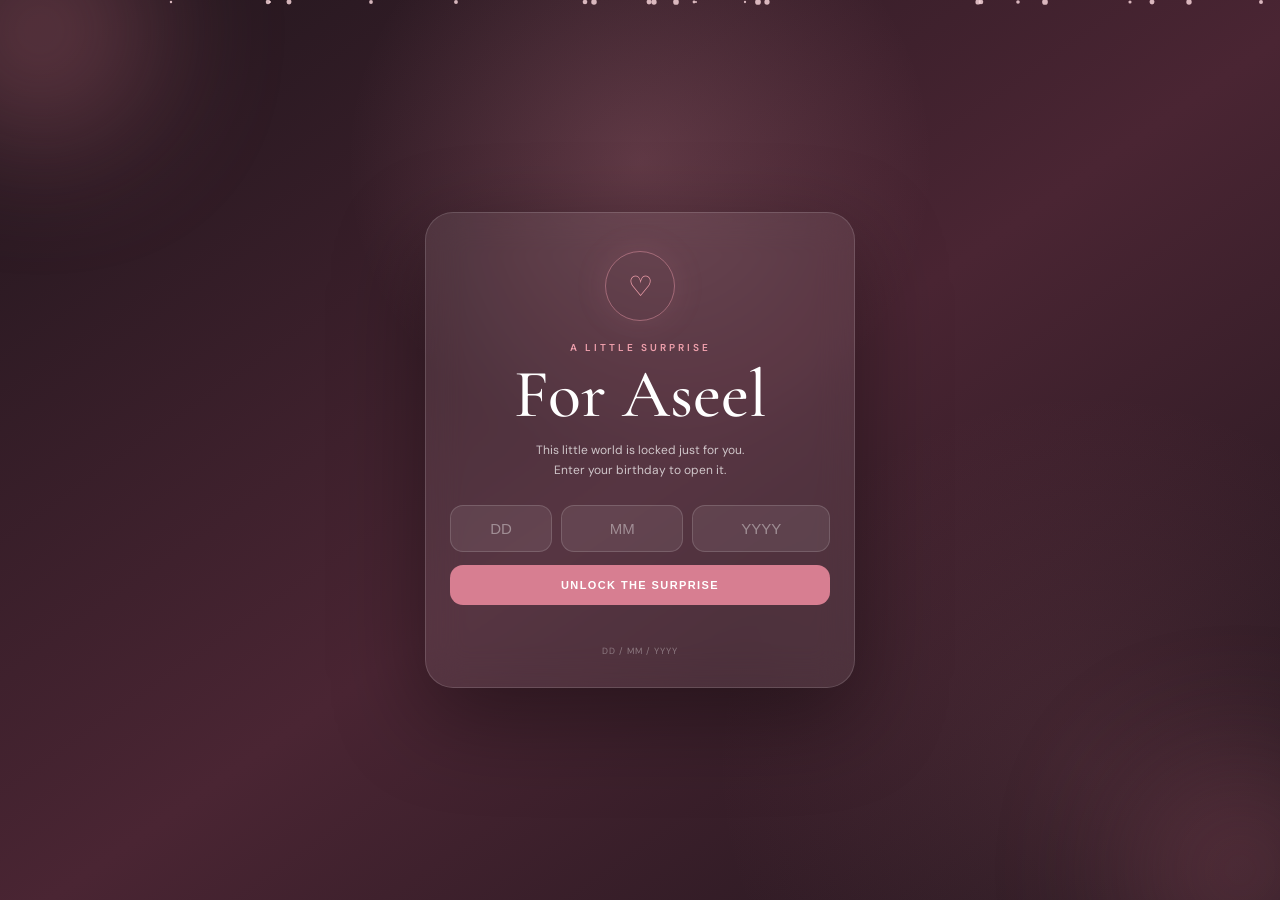
==== home.html @ 0dd3382a "Rename index.html to home.html" ====
<!DOCTYPE html>
<html lang="en">
<head>
  <meta charset="UTF-8">
  <meta name="viewport" content="width=device-width, initial-scale=1.0, viewport-fit=cover">
  <meta name="theme-color" content="#241820">
  <title>A Little Surprise for Aseel</title>

  <link rel="preconnect" href="https://fonts.googleapis.com">
  <link rel="preconnect" href="https://fonts.gstatic.com" crossorigin>
  <link href="https://fonts.googleapis.com/css2?family=Cormorant+Garamond:wght@400;500;600;700&family=DM+Sans:wght@400;500;600&family=Great+Vibes&display=swap" rel="stylesheet">

  <style>
    * {
      box-sizing: border-box;
      margin: 0;
      padding: 0;
    }

    html, body {
      width: 100%;
      min-height: 100%;
    }

    body {
      min-height: 100svh;
      overflow: hidden;
      display: grid;
      place-items: center;
      padding: 22px;
      color: #fff;
      font-family: "DM Sans", sans-serif;
      background:
        radial-gradient(circle at 50% 18%, rgba(244, 160, 175, .20), transparent 30%),
        radial-gradient(circle at 85% 85%, rgba(205, 117, 135, .12), transparent 28%),
        linear-gradient(145deg, #21161d 0%, #4a2533 52%, #21161d 100%);
    }

    body::before,
    body::after {
      content: "";
      position: fixed;
      width: 220px;
      height: 220px;
      border-radius: 50%;
      filter: blur(70px);
      pointer-events: none;
      opacity: .35;
    }

    body::before {
      top: -80px;
      left: -70px;
      background: #d8788b;
    }

    body::after {
      right: -70px;
      bottom: -80px;
      background: #9e5265;
    }

    .sparkles {
      position: fixed;
      inset: 0;
      pointer-events: none;
      overflow: hidden;
    }

    .sparkle {
      position: absolute;
      width: 4px;
      height: 4px;
      border-radius: 50%;
      background: rgba(255, 220, 225, .8);
      animation: float 7s linear infinite;
    }

    @keyframes float {
      from {
        transform: translateY(105vh) scale(.5);
        opacity: 0;
      }
      15% { opacity: .8; }
      85% { opacity: .8; }
      to {
        transform: translateY(-10vh) scale(1.15);
        opacity: 0;
      }
    }

    .lock-card {
      position: relative;
      z-index: 2;
      width: min(100%, 430px);
      padding: 38px 24px 30px;
      text-align: center;
      border: 1px solid rgba(255,255,255,.14);
      border-radius: 28px;
      background: rgba(255,255,255,.075);
      box-shadow: 0 30px 90px rgba(0,0,0,.38);
      backdrop-filter: blur(18px);
      -webkit-backdrop-filter: blur(18px);
      animation: cardIn .8s ease both;
    }

    @keyframes cardIn {
      from {
        opacity: 0;
        transform: translateY(20px) scale(.98);
      }
      to {
        opacity: 1;
        transform: none;
      }
    }

    .symbol {
      width: 70px;
      height: 70px;
      margin: 0 auto 20px;
      display: grid;
      place-items: center;
      border-radius: 50%;
      border: 1px solid rgba(244, 160, 175, .45);
      color: #f3a1ad;
      font-size: 28px;
      box-shadow: 0 0 35px rgba(243, 161, 173, .10);
    }

    .mini {
      color: #f0a0ad;
      font-size: 10px;
      font-weight: 600;
      letter-spacing: 3px;
      text-transform: uppercase;
      margin-bottom: 9px;
    }

    h1 {
      font-family: "Cormorant Garamond", serif;
      font-size: clamp(48px, 14vw, 68px);
      line-height: .95;
      font-weight: 500;
      margin-bottom: 12px;
    }

    .subtitle {
      max-width: 320px;
      margin: 0 auto 24px;
      color: rgba(255,255,255,.72);
      font-size: 12px;
      line-height: 1.7;
    }

    .date-inputs {
      display: grid;
      grid-template-columns: 1fr 1.2fr 1.35fr;
      gap: 9px;
      margin-bottom: 13px;
    }

    .date-inputs input {
      width: 100%;
      min-width: 0;
      border: 1px solid rgba(255,255,255,.15);
      outline: none;
      border-radius: 13px;
      padding: 14px 7px;
      text-align: center;
      color: #fff;
      background: rgba(255,255,255,.08);
      font-size: 15px;
      transition: .2s ease;
    }

    .date-inputs input::placeholder {
      color: rgba(255,255,255,.40);
    }

    .date-inputs input:focus {
      border-color: #ed9aa8;
      box-shadow: 0 0 0 3px rgba(237,154,168,.10);
      background: rgba(255,255,255,.11);
    }

    .unlock {
      width: 100%;
      border: 0;
      border-radius: 13px;
      padding: 14px 18px;
      background: #d77e91;
      color: #fff;
      cursor: pointer;
      font-size: 11px;
      font-weight: 600;
      letter-spacing: 1.4px;
      text-transform: uppercase;
      transition: .2s ease;
    }

    .unlock:hover {
      background: #e594a4;
      transform: translateY(-1px);
    }

    .error {
      min-height: 18px;
      margin-top: 10px;
      color: #ffb3bd;
      font-size: 11px;
      opacity: 0;
      transition: .2s ease;
    }

    .error.show {
      opacity: 1;
    }

    .shake {
      animation: shake .4s ease;
    }

    @keyframes shake {
      0%, 100% { transform: translateX(0); }
      20% { transform: translateX(-7px); }
      40% { transform: translateX(7px); }
      60% { transform: translateX(-5px); }
      80% { transform: translateX(5px); }
    }

    .hint {
      margin-top: 12px;
      color: rgba(255,255,255,.35);
      font-size: 9px;
      letter-spacing: 1px;
    }

    @media (max-width: 390px) {
      .lock-card {
        padding: 32px 17px 25px;
      }

      .date-inputs {
        gap: 7px;
      }
    }
  </style>
</head>

<body>
  <div class="sparkles" aria-hidden="true"></div>

  <main class="lock-card" id="lockCard">
    <div class="symbol">♡</div>

    <p class="mini">A little surprise</p>
    <h1>For Aseel</h1>

    <p class="subtitle">
      This little world is locked just for you.<br>
      Enter your birthday to open it.
    </p>

    <div class="date-inputs">
      <input id="day" type="tel" inputmode="numeric" maxlength="2" placeholder="DD" aria-label="Day">
      <input id="month" type="tel" inputmode="numeric" maxlength="2" placeholder="MM" aria-label="Month">
      <input id="year" type="tel" inputmode="numeric" maxlength="4" placeholder="YYYY" aria-label="Year">
    </div>

    <button class="unlock" id="unlockBtn" type="button">
      Unlock the surprise
    </button>

    <p class="error" id="error">Not quite... try again ♡</p>
    <p class="hint">DD / MM / YYYY</p>
  </main>

  <script>
    const correct = {
      day: "03",
      month: "09",
      year: "2010"
    };

    const lockCard = document.getElementById("lockCard");
    const day = document.getElementById("day");
    const month = document.getElementById("month");
    const year = document.getElementById("year");
    const unlockBtn = document.getElementById("unlockBtn");
    const error = document.getElementById("error");

    function unlock() {
      const enteredDay = day.value.padStart(2, "0");
      const enteredMonth = month.value.padStart(2, "0");
      const enteredYear = year.value;

      if (
        enteredDay === correct.day &&
        enteredMonth === correct.month &&
        enteredYear === correct.year
      ) {
        // The main site must be named home.html.
        window.location.href = "home.html";
        return;
      }

      error.classList.add("show");
      lockCard.classList.remove("shake");
      void lockCard.offsetWidth;
      lockCard.classList.add("shake");
    }

    unlockBtn.addEventListener("click", unlock);

    [day, month, year].forEach((input, index, all) => {
      input.addEventListener("input", () => {
        input.value = input.value.replace(/\D/g, "");
        error.classList.remove("show");

        if (input.value.length >= input.maxLength && all[index + 1]) {
          all[index + 1].focus();
        }
      });

      input.addEventListener("keydown", event => {
        if (event.key === "Enter") {
          unlock();
        }
      });
    });

    const sparkles = document.querySelector(".sparkles");

    for (let i = 0; i < 24; i++) {
      const sparkle = document.createElement("span");
      sparkle.className = "sparkle";
      sparkle.style.left = Math.random() * 100 + "%";
      sparkle.style.animationDelay = Math.random() * 7 + "s";
      sparkle.style.animationDuration = 5 + Math.random() * 5 + "s";
      sparkle.style.transform = "scale(" + (.5 + Math.random()) + ")";
      sparkles.appendChild(sparkle);
    }
  </script>
</body>
</html>
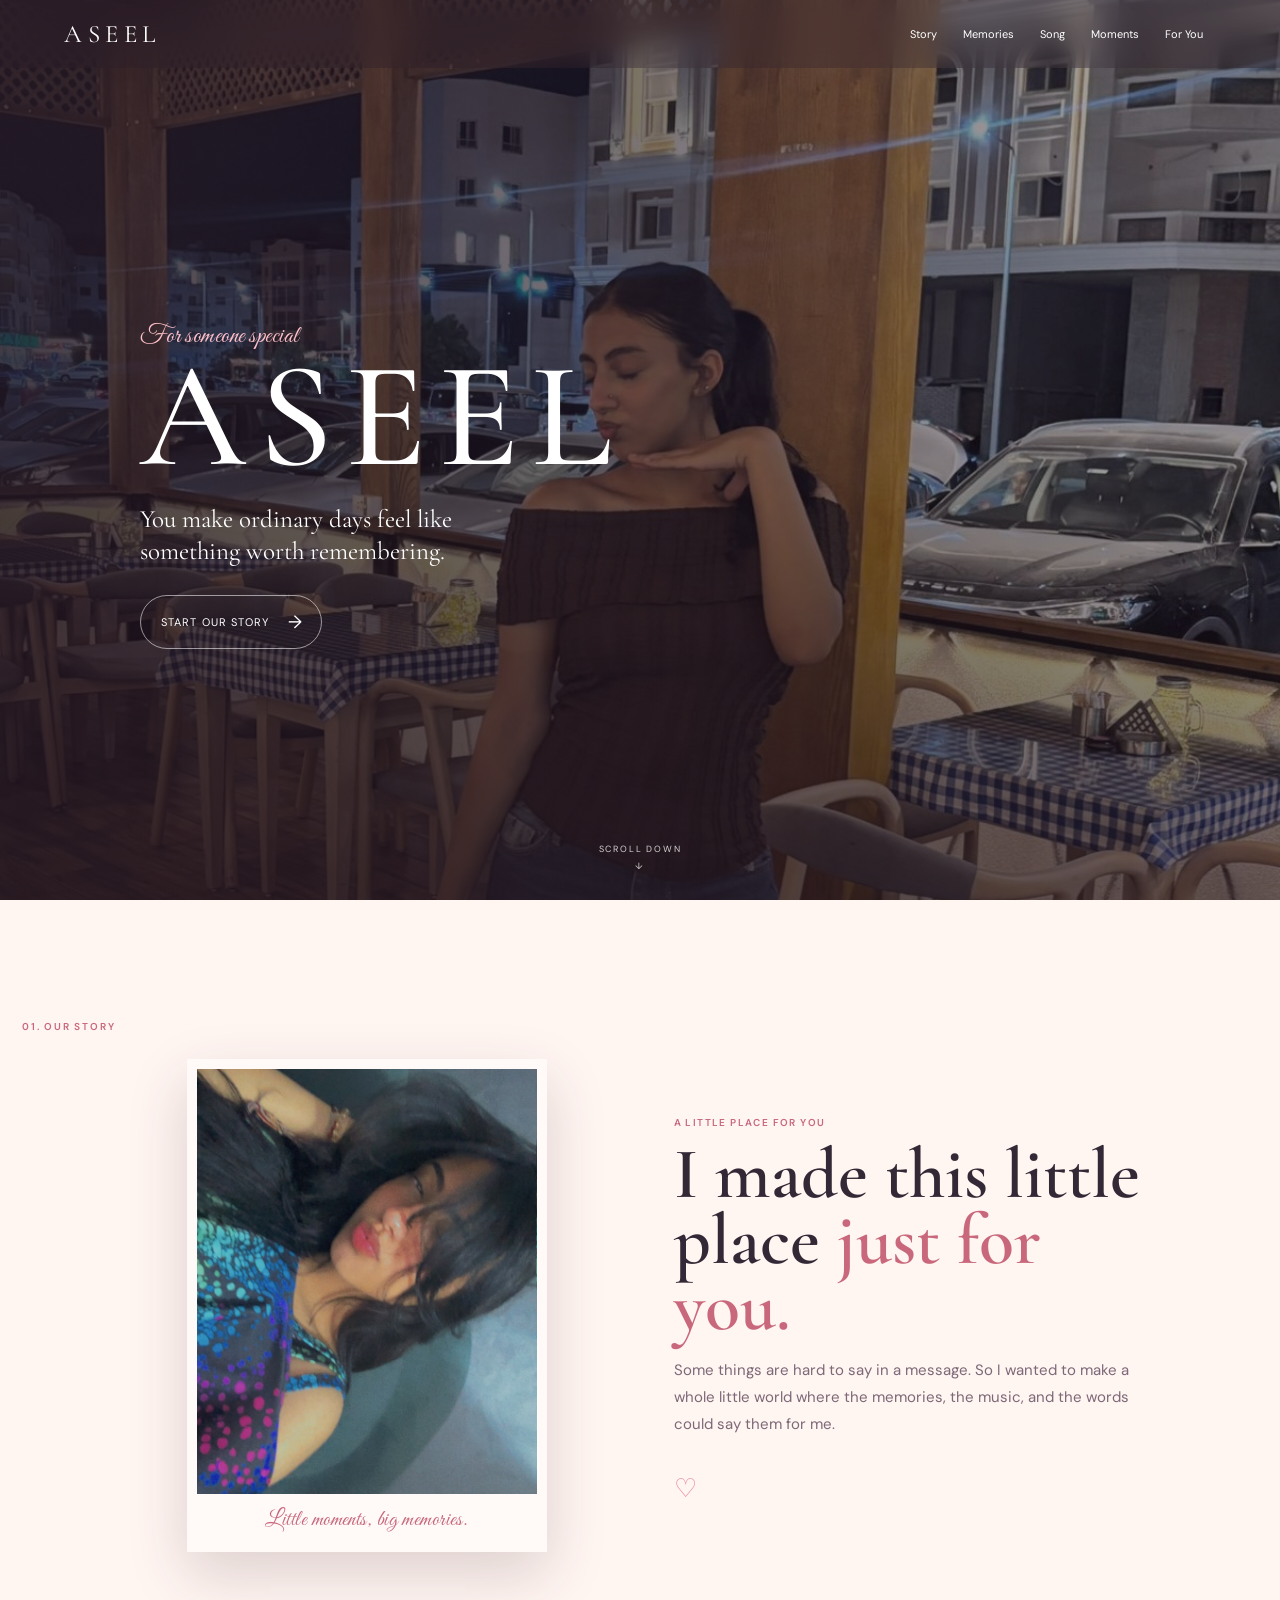
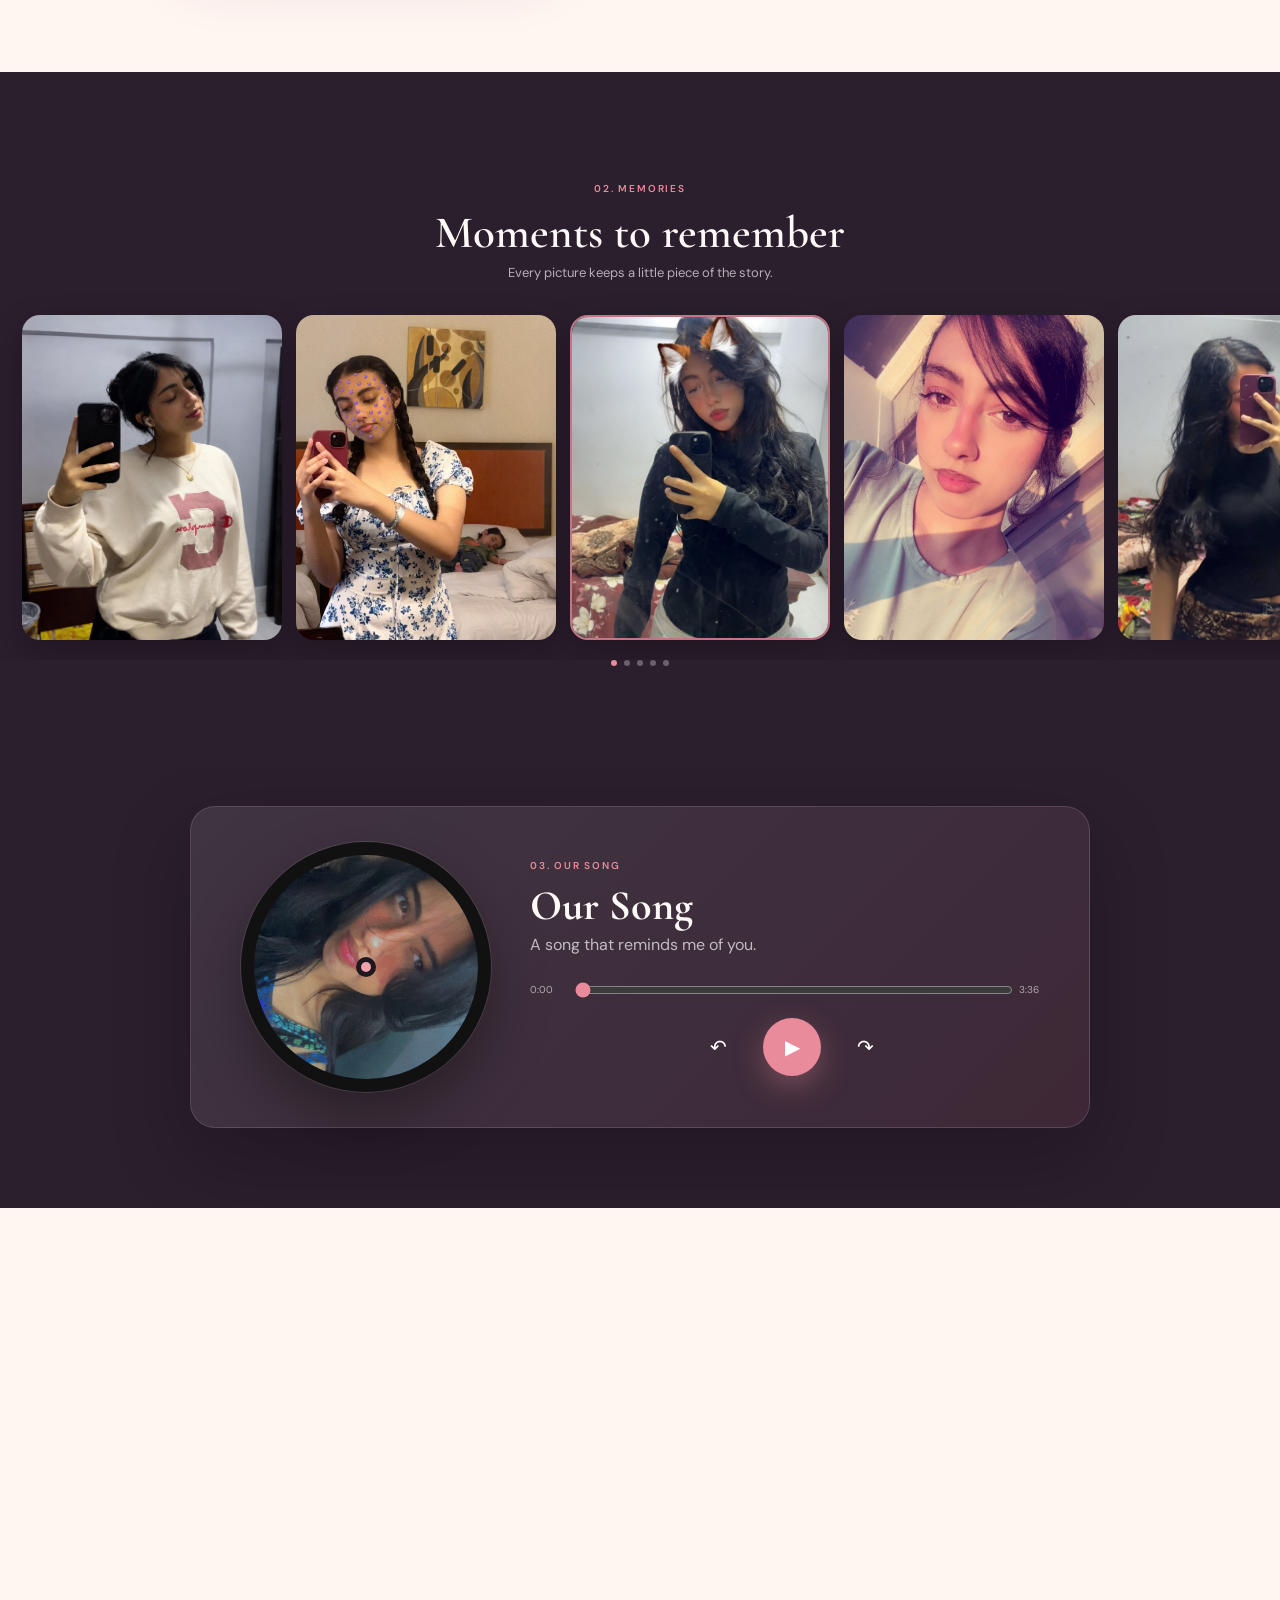
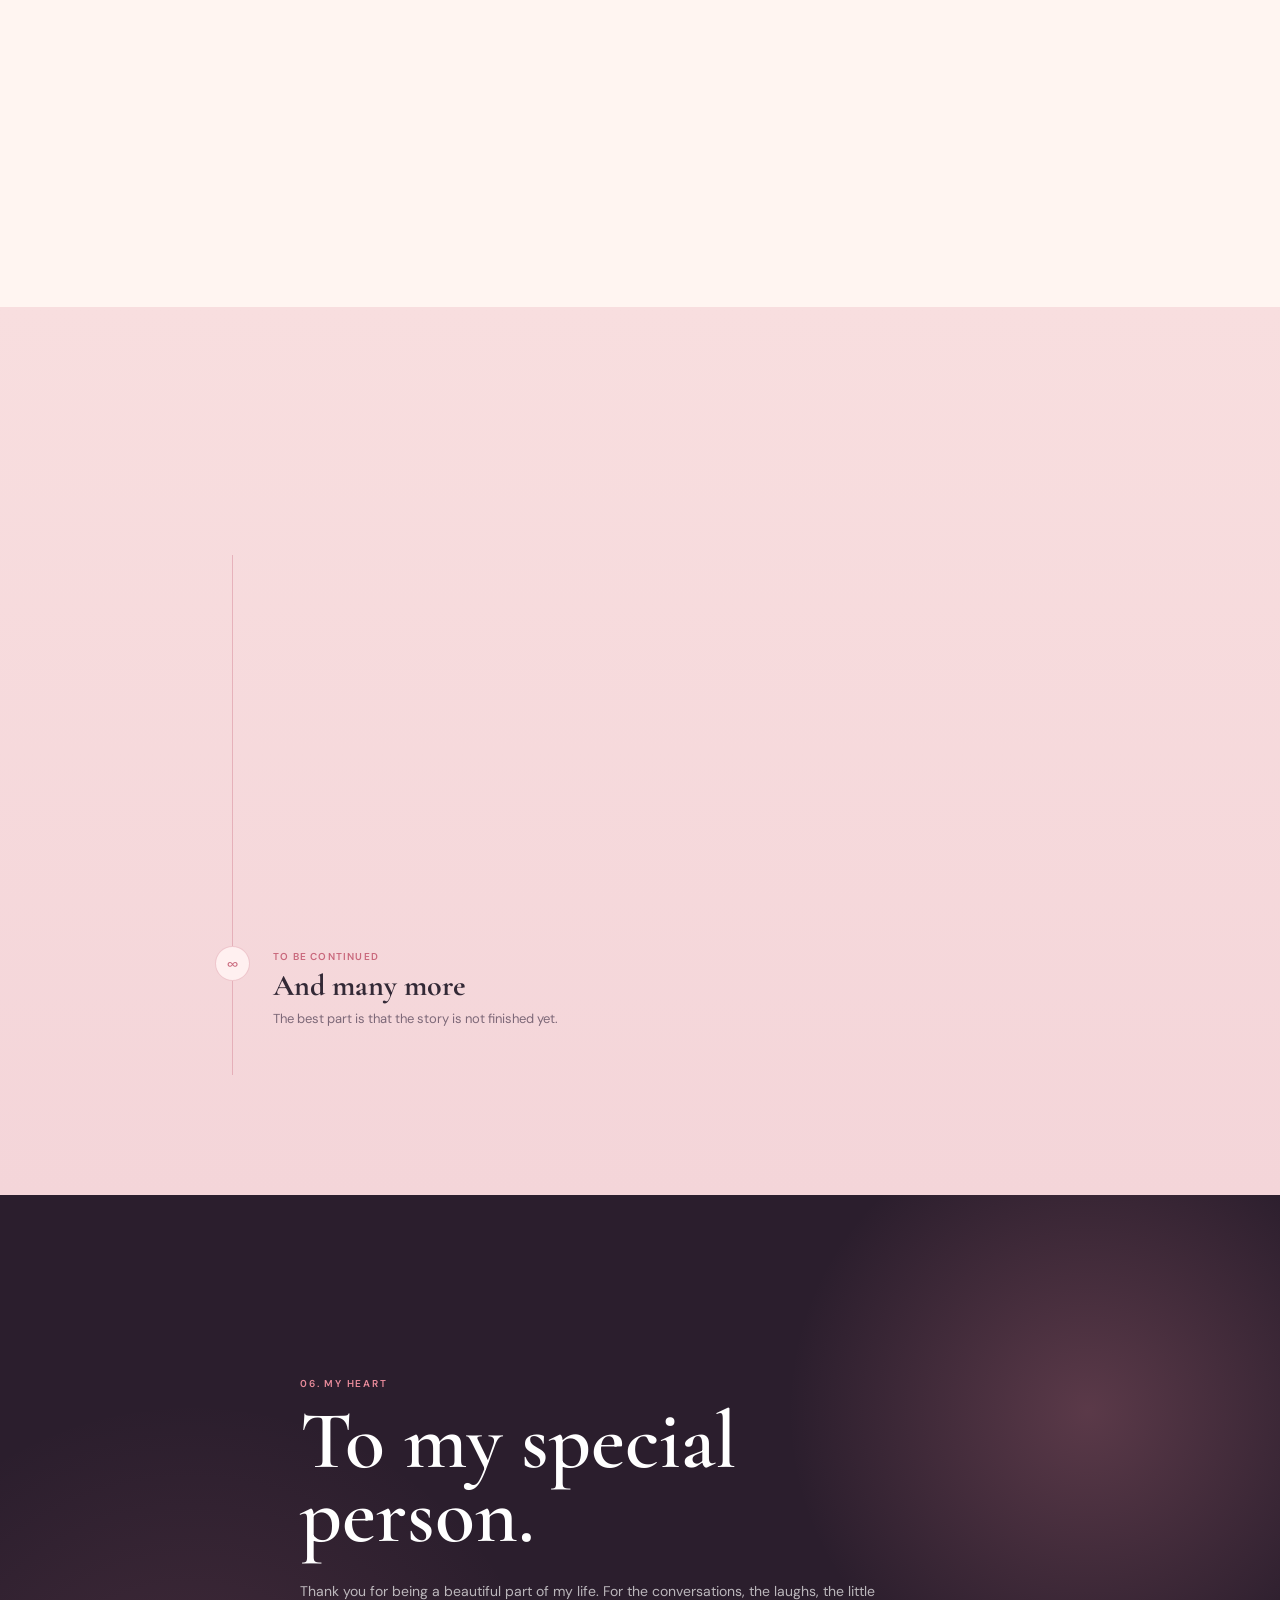
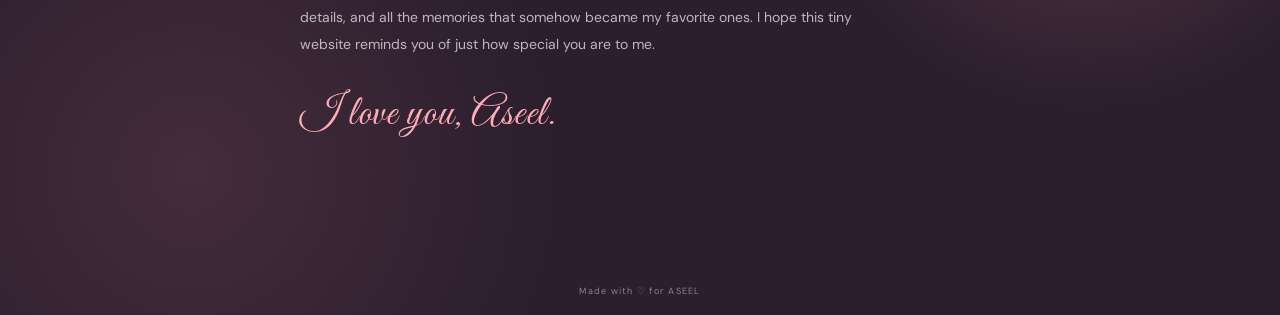
==== commit 76ee1f87: "Update home.html" ====
--- a/home.html
+++ b/home.html
@@ -1,346 +1,205 @@
 <!DOCTYPE html>
 <html lang="en">
 <head>
-  <meta charset="UTF-8">
-  <meta name="viewport" content="width=device-width, initial-scale=1.0, viewport-fit=cover">
-  <meta name="theme-color" content="#241820">
-  <title>A Little Surprise for Aseel</title>
-
+  <meta charset="UTF-8" />
+  <meta name="viewport" content="width=device-width, initial-scale=1.0" />
+  <meta name="theme-color" content="#2a1d2b" />
+  <title>For Aseel ♡</title>
   <link rel="preconnect" href="https://fonts.googleapis.com">
   <link rel="preconnect" href="https://fonts.gstatic.com" crossorigin>
   <link href="https://fonts.googleapis.com/css2?family=Cormorant+Garamond:wght@400;500;600;700&family=DM+Sans:wght@400;500;600&family=Great+Vibes&display=swap" rel="stylesheet">
-
-  <style>
-    * {
-      box-sizing: border-box;
-      margin: 0;
-      padding: 0;
-    }
-
-    html, body {
-      width: 100%;
-      min-height: 100%;
-    }
-
-    body {
-      min-height: 100svh;
-      overflow: hidden;
-      display: grid;
-      place-items: center;
-      padding: 22px;
-      color: #fff;
-      font-family: "DM Sans", sans-serif;
-      background:
-        radial-gradient(circle at 50% 18%, rgba(244, 160, 175, .20), transparent 30%),
-        radial-gradient(circle at 85% 85%, rgba(205, 117, 135, .12), transparent 28%),
-        linear-gradient(145deg, #21161d 0%, #4a2533 52%, #21161d 100%);
-    }
-
-    body::before,
-    body::after {
-      content: "";
-      position: fixed;
-      width: 220px;
-      height: 220px;
-      border-radius: 50%;
-      filter: blur(70px);
-      pointer-events: none;
-      opacity: .35;
-    }
-
-    body::before {
-      top: -80px;
-      left: -70px;
-      background: #d8788b;
-    }
-
-    body::after {
-      right: -70px;
-      bottom: -80px;
-      background: #9e5265;
-    }
-
-    .sparkles {
-      position: fixed;
-      inset: 0;
-      pointer-events: none;
-      overflow: hidden;
-    }
-
-    .sparkle {
-      position: absolute;
-      width: 4px;
-      height: 4px;
-      border-radius: 50%;
-      background: rgba(255, 220, 225, .8);
-      animation: float 7s linear infinite;
-    }
-
-    @keyframes float {
-      from {
-        transform: translateY(105vh) scale(.5);
-        opacity: 0;
-      }
-      15% { opacity: .8; }
-      85% { opacity: .8; }
-      to {
-        transform: translateY(-10vh) scale(1.15);
-        opacity: 0;
-      }
-    }
-
-    .lock-card {
-      position: relative;
-      z-index: 2;
-      width: min(100%, 430px);
-      padding: 38px 24px 30px;
-      text-align: center;
-      border: 1px solid rgba(255,255,255,.14);
-      border-radius: 28px;
-      background: rgba(255,255,255,.075);
-      box-shadow: 0 30px 90px rgba(0,0,0,.38);
-      backdrop-filter: blur(18px);
-      -webkit-backdrop-filter: blur(18px);
-      animation: cardIn .8s ease both;
-    }
-
-    @keyframes cardIn {
-      from {
-        opacity: 0;
-        transform: translateY(20px) scale(.98);
-      }
-      to {
-        opacity: 1;
-        transform: none;
-      }
-    }
-
-    .symbol {
-      width: 70px;
-      height: 70px;
-      margin: 0 auto 20px;
-      display: grid;
-      place-items: center;
-      border-radius: 50%;
-      border: 1px solid rgba(244, 160, 175, .45);
-      color: #f3a1ad;
-      font-size: 28px;
-      box-shadow: 0 0 35px rgba(243, 161, 173, .10);
-    }
-
-    .mini {
-      color: #f0a0ad;
-      font-size: 10px;
-      font-weight: 600;
-      letter-spacing: 3px;
-      text-transform: uppercase;
-      margin-bottom: 9px;
-    }
-
-    h1 {
-      font-family: "Cormorant Garamond", serif;
-      font-size: clamp(48px, 14vw, 68px);
-      line-height: .95;
-      font-weight: 500;
-      margin-bottom: 12px;
-    }
-
-    .subtitle {
-      max-width: 320px;
-      margin: 0 auto 24px;
-      color: rgba(255,255,255,.72);
-      font-size: 12px;
-      line-height: 1.7;
-    }
-
-    .date-inputs {
-      display: grid;
-      grid-template-columns: 1fr 1.2fr 1.35fr;
-      gap: 9px;
-      margin-bottom: 13px;
-    }
-
-    .date-inputs input {
-      width: 100%;
-      min-width: 0;
-      border: 1px solid rgba(255,255,255,.15);
-      outline: none;
-      border-radius: 13px;
-      padding: 14px 7px;
-      text-align: center;
-      color: #fff;
-      background: rgba(255,255,255,.08);
-      font-size: 15px;
-      transition: .2s ease;
-    }
-
-    .date-inputs input::placeholder {
-      color: rgba(255,255,255,.40);
-    }
-
-    .date-inputs input:focus {
-      border-color: #ed9aa8;
-      box-shadow: 0 0 0 3px rgba(237,154,168,.10);
-      background: rgba(255,255,255,.11);
-    }
-
-    .unlock {
-      width: 100%;
-      border: 0;
-      border-radius: 13px;
-      padding: 14px 18px;
-      background: #d77e91;
-      color: #fff;
-      cursor: pointer;
-      font-size: 11px;
-      font-weight: 600;
-      letter-spacing: 1.4px;
-      text-transform: uppercase;
-      transition: .2s ease;
-    }
-
-    .unlock:hover {
-      background: #e594a4;
-      transform: translateY(-1px);
-    }
-
-    .error {
-      min-height: 18px;
-      margin-top: 10px;
-      color: #ffb3bd;
-      font-size: 11px;
-      opacity: 0;
-      transition: .2s ease;
-    }
-
-    .error.show {
-      opacity: 1;
-    }
-
-    .shake {
-      animation: shake .4s ease;
-    }
-
-    @keyframes shake {
-      0%, 100% { transform: translateX(0); }
-      20% { transform: translateX(-7px); }
-      40% { transform: translateX(7px); }
-      60% { transform: translateX(-5px); }
-      80% { transform: translateX(5px); }
-    }
-
-    .hint {
-      margin-top: 12px;
-      color: rgba(255,255,255,.35);
-      font-size: 9px;
-      letter-spacing: 1px;
-    }
-
-    @media (max-width: 390px) {
-      .lock-card {
-        padding: 32px 17px 25px;
-      }
-
-      .date-inputs {
-        gap: 7px;
-      }
-    }
-  </style>
+  <link rel="stylesheet" href="style.css" />
 </head>
-
 <body>
-  <div class="sparkles" aria-hidden="true"></div>
-
-  <main class="lock-card" id="lockCard">
-    <div class="symbol">♡</div>
-
-    <p class="mini">A little surprise</p>
-    <h1>For Aseel</h1>
-
-    <p class="subtitle">
-      This little world is locked just for you.<br>
-      Enter your birthday to open it.
-    </p>
-
-    <div class="date-inputs">
-      <input id="day" type="tel" inputmode="numeric" maxlength="2" placeholder="DD" aria-label="Day">
-      <input id="month" type="tel" inputmode="numeric" maxlength="2" placeholder="MM" aria-label="Month">
-      <input id="year" type="tel" inputmode="numeric" maxlength="4" placeholder="YYYY" aria-label="Year">
-    </div>
-
-    <button class="unlock" id="unlockBtn" type="button">
-      Unlock the surprise
+
+  
+  <div class="ambient ambient-one"></div>
+  <div class="ambient ambient-two"></div>
+
+  <header class="topbar">
+    <a class="brand" href="#home">ASEEL</a>
+    <button class="menu-btn" aria-label="Open menu" aria-expanded="false">
+      <span></span><span></span><span></span>
     </button>
-
-    <p class="error" id="error">Not quite... try again ♡</p>
-    <p class="hint">DD / MM / YYYY</p>
+    <nav class="nav">
+      <a href="#story">Story</a>
+      <a href="#memories">Memories</a>
+      <a href="#song">Song</a>
+      <a href="#moments">Moments</a>
+      <a href="#final">For You</a>
+    </nav>
+  </header>
+
+  <main id="home">
+
+    <!-- 01 HERO -->
+    <section class="hero section">
+      <div class="hero-image">
+        <!-- Replace images/aseel-main.jpg with Aseel's photo -->
+        <img src="aseel-main.jpg" alt="Aseel">
+      </div>
+      <div class="hero-overlay"></div>
+
+      <div class="hero-content reveal">
+        <p class="eyebrow script">For someone special</p>
+        <h1>ASEEL</h1>
+        <p class="hero-subtitle">You make ordinary days feel like something worth remembering.</p>
+        <a class="primary-btn" href="#story">START OUR STORY <span>→</span></a>
+      </div>
+
+      <div class="scroll-hint">SCROLL DOWN <span>↓</span></div>
+    </section>
+
+    <!-- 02 STORY -->
+    <section class="story section light" id="story">
+      <div class="section-number reveal">01. OUR STORY</div>
+
+      <div class="story-grid">
+        <div class="polaroid reveal">
+          <!-- Replace images/story.jpg with your photo -->
+          <img src="story.jpg" alt="A special memory">
+          <p class="script">Little moments, big memories.</p>
+        </div>
+
+        <div class="story-copy reveal">
+          <p class="small-label">A LITTLE PLACE FOR YOU</p>
+          <h2>I made this little place <em>just for you.</em></h2>
+          <p>
+            Some things are hard to say in a message.
+            So I wanted to make a whole little world where the memories,
+            the music, and the words could say them for me.
+          </p>
+          <span class="tiny-mark">♡</span>
+        </div>
+      </div>
+    </section>
+
+    <!-- 03 MEMORIES -->
+    <section class="memories section dark" id="memories">
+      <div class="section-heading reveal">
+        <div class="section-number">02. MEMORIES</div>
+        <h2>Moments to remember</h2>
+        <p>Every picture keeps a little piece of the story.</p>
+      </div>
+
+      <div class="memory-track">
+        <!-- Replace these files with your own photos -->
+        <figure class="memory-card reveal"><img src="memory-1.jpg" alt="Memory 1"></figure>
+        <figure class="memory-card reveal"><img src="memory-2.jpg" alt="Memory 2"></figure>
+        <figure class="memory-card featured reveal"><img src="memory-3.jpg" alt="Memory 3"></figure>
+        <figure class="memory-card reveal"><img src="memory-4.jpg" alt="Memory 4"></figure>
+        <figure class="memory-card reveal"><img src="memory-5.jpg" alt="Memory 5"></figure>
+      </div>
+      <div class="dots"><span class="active"></span><span></span><span></span><span></span><span></span></div>
+    </section>
+
+    <!-- 04 SONG -->
+    <section class="song section dark" id="song">
+      <div class="song-card reveal">
+        <div class="album">
+          <!-- Replace images/song-cover.jpg with album artwork -->
+          <img src="song-cover.jpg" alt="Song cover">
+          <div class="vinyl-ring"></div>
+        </div>
+
+        <div class="song-info">
+          <div class="section-number">03. OUR SONG</div>
+          <h2 id="songTitle">Our Song</h2>
+          <p id="artistName">A song that reminds me of you.</p>
+
+          <div class="progress-area">
+            <span id="currentTime">0:00</span>
+            <input id="progress" type="range" min="0" max="100" value="0" aria-label="Song progress">
+            <span id="duration">0:00</span>
+          </div>
+
+          <div class="player-controls">
+            <button id="backBtn" aria-label="Back 10 seconds">↶</button>
+            <button id="playBtn" class="play-btn" aria-label="Play song">▶</button>
+            <button id="forwardBtn" aria-label="Forward 10 seconds">↷</button>
+          </div>
+        </div>
+      </div>
+
+      <!-- Put your MP3 at music/our-song.mp3 -->
+     <audio
+    id="audio"
+    src="our-song.mp3"
+    autoplay
+    loop
+    playsinline>
+</audio>
+    </section>
+
+    <!-- 05 FOR YOU -->
+    <section class="for-you section light" id="for-you">
+      <div class="section-number reveal">04. FOR YOU</div>
+      <div class="quote-card reveal">
+        <span class="quote-mark">“</span>
+        <h2>No matter where life takes us,<br>you will always be one of my favorite parts.</h2>
+        <p class="script">Always, in every little way.</p>
+      </div>
+    </section>
+
+    <!-- 06 MOMENTS -->
+    <section class="timeline section blush" id="moments">
+      <div class="section-heading reveal">
+        <div class="section-number">05. OUR MOMENTS</div>
+        <h2>Our story so far</h2>
+      </div>
+
+      <div class="timeline-list">
+        <article class="timeline-item reveal">
+          <span class="timeline-dot">♡</span>
+          <p class="date">12.05.2026</p>
+          <h3>The day we talked</h3>
+          <p>A moment that became the beginning of so many memories.</p>
+        </article>
+
+        <article class="timeline-item reveal">
+          <span class="timeline-dot">✦</span>
+          <p class="date">15.06.2026</p>
+          <h3>Our first memory</h3>
+          <p>We started talking and  joking that day with you.</p>
+        </article>
+
+        <article class="timeline-item reveal">
+          <span class="timeline-dot">☆</span>
+          <p class="date">14.07.2026</p>
+          <h3>A special day</h3>
+          <p>The first day we We saw each other and met, it was an amazing feeling and the best day of my life.</p>
+        </article>
+
+        <article class="timeline-item reveal">
+          <span class="timeline-dot">∞</span>
+          <p class="date">TO BE CONTINUED</p>
+          <h3>And many more</h3>
+          <p>The best part is that the story is not finished yet.</p>
+        </article>
+      </div>
+    </section>
+
+    <!-- 07 FINAL -->
+    <section class="final section" id="final">
+      <div class="final-bg"></div>
+      <div class="final-content reveal">
+        <div class="section-number">06. MY HEART</div>
+        <h2>To my special person.</h2>
+        <p>
+          Thank you for being a beautiful part of my life.
+          For the conversations, the laughs, the little details,
+          and all the memories that somehow became my favorite ones.
+          I hope this tiny website reminds you of just how special you are to me.
+        </p>
+        <p class="script ending">I love you, Aseel.</p>
+      </div>
+      <footer>Made with ♡ for ASEEL</footer>
+    </section>
+
   </main>
 
-  <script>
-    const correct = {
-      day: "03",
-      month: "09",
-      year: "2010"
-    };
-
-    const lockCard = document.getElementById("lockCard");
-    const day = document.getElementById("day");
-    const month = document.getElementById("month");
-    const year = document.getElementById("year");
-    const unlockBtn = document.getElementById("unlockBtn");
-    const error = document.getElementById("error");
-
-    function unlock() {
-      const enteredDay = day.value.padStart(2, "0");
-      const enteredMonth = month.value.padStart(2, "0");
-      const enteredYear = year.value;
-
-      if (
-        enteredDay === correct.day &&
-        enteredMonth === correct.month &&
-        enteredYear === correct.year
-      ) {
-        // The main site must be named home.html.
-        window.location.href = "home.html";
-        return;
-      }
-
-      error.classList.add("show");
-      lockCard.classList.remove("shake");
-      void lockCard.offsetWidth;
-      lockCard.classList.add("shake");
-    }
-
-    unlockBtn.addEventListener("click", unlock);
-
-    [day, month, year].forEach((input, index, all) => {
-      input.addEventListener("input", () => {
-        input.value = input.value.replace(/\D/g, "");
-        error.classList.remove("show");
-
-        if (input.value.length >= input.maxLength && all[index + 1]) {
-          all[index + 1].focus();
-        }
-      });
-
-      input.addEventListener("keydown", event => {
-        if (event.key === "Enter") {
-          unlock();
-        }
-      });
-    });
-
-    const sparkles = document.querySelector(".sparkles");
-
-    for (let i = 0; i < 24; i++) {
-      const sparkle = document.createElement("span");
-      sparkle.className = "sparkle";
-      sparkle.style.left = Math.random() * 100 + "%";
-      sparkle.style.animationDelay = Math.random() * 7 + "s";
-      sparkle.style.animationDuration = 5 + Math.random() * 5 + "s";
-      sparkle.style.transform = "scale(" + (.5 + Math.random()) + ")";
-      sparkles.appendChild(sparkle);
-    }
-  </script>
+  <button class="top-btn" id="topBtn" aria-label="Back to top">↑</button>
+
+  <script src="script.js"></script>
 </body>
 </html>
--- a/style.css
+++ b/style.css
@@ -0,0 +1,747 @@
+/* =========================
+   ASEEL — Mobile First
+   ========================= */
+
+:root {
+  --cream: #fff5f1;
+  --cream-2: #f8e6e2;
+  --pink: #e98b9b;
+  --rose: #c9687c;
+  --plum: #2b1e2d;
+  --plum-2: #3a2839;
+  --text: #332936;
+  --muted: #7d6878;
+  --white: #fffaf8;
+  --line: rgba(255,255,255,.16);
+  --shadow: 0 25px 70px rgba(50, 25, 45, .18);
+}
+
+* { box-sizing: border-box; }
+
+html {
+  scroll-behavior: smooth;
+  scroll-padding-top: 70px;
+}
+
+body {
+  margin: 0;
+  background: var(--cream);
+  color: var(--text);
+  font-family: "DM Sans", sans-serif;
+  overflow-x: hidden;
+}
+
+body::selection {
+  background: var(--pink);
+  color: white;
+}
+
+img {
+  display: block;
+  width: 100%;
+  height: 100%;
+  object-fit: cover;
+}
+
+a { color: inherit; text-decoration: none; }
+
+button, input { font: inherit; }
+
+.script {
+  font-family: "Great Vibes", cursive;
+  letter-spacing: .02em;
+}
+
+.section {
+  position: relative;
+  overflow: hidden;
+}
+
+.light { background: var(--cream); }
+.blush { background: linear-gradient(180deg, #f8dedf, #f4d5d9); }
+.dark { background: var(--plum); color: var(--white); }
+
+/* TOP BAR */
+.topbar {
+  position: fixed;
+  inset: 0 0 auto;
+  z-index: 100;
+  height: 68px;
+  display: flex;
+  align-items: center;
+  justify-content: space-between;
+  padding: 0 22px;
+  background: rgba(43, 30, 45, .28);
+  backdrop-filter: blur(14px);
+  transition: background .3s ease;
+}
+
+.topbar.scrolled {
+  background: rgba(43, 30, 45, .88);
+}
+
+.brand {
+  color: white;
+  font-family: "Cormorant Garamond", serif;
+  font-size: 25px;
+  letter-spacing: .22em;
+}
+
+.menu-btn {
+  width: 42px;
+  height: 42px;
+  border: 0;
+  border-radius: 50%;
+  background: rgba(255,255,255,.12);
+  display: grid;
+  place-content: center;
+  gap: 4px;
+  cursor: pointer;
+}
+
+.menu-btn span {
+  display: block;
+  width: 19px;
+  height: 1.5px;
+  background: white;
+}
+
+.nav {
+  position: absolute;
+  top: 68px;
+  right: 16px;
+  width: 190px;
+  padding: 10px;
+  display: none;
+  flex-direction: column;
+  background: rgba(43, 30, 45, .96);
+  border: 1px solid rgba(255,255,255,.1);
+  border-radius: 18px;
+  box-shadow: var(--shadow);
+}
+
+.nav.open { display: flex; }
+
+.nav a {
+  color: white;
+  padding: 12px;
+  border-radius: 10px;
+  font-size: 13px;
+}
+
+.nav a:hover { background: rgba(255,255,255,.08); }
+
+/* HERO */
+.hero {
+  min-height: 100svh;
+  display: flex;
+  align-items: center;
+  color: white;
+  background: var(--plum);
+}
+
+.hero-image,
+.hero-overlay {
+  position: absolute;
+  inset: 0;
+}
+
+.hero-image {
+  opacity: .78;
+}
+
+.hero-image img {
+  filter: saturate(.9);
+}
+
+.hero-overlay {
+  background:
+    linear-gradient(90deg, rgba(32,20,32,.78), rgba(32,20,32,.18)),
+    linear-gradient(0deg, rgba(32,20,32,.5), transparent 45%);
+}
+
+.hero-content {
+  position: relative;
+  z-index: 2;
+  width: min(100% - 44px, 650px);
+  margin: 0 auto;
+  padding-top: 70px;
+}
+
+.eyebrow {
+  color: #ffc0c9;
+  font-size: 25px;
+  margin: 0 0 4px;
+}
+
+.hero h1 {
+  margin: 0;
+  font-family: "Cormorant Garamond", serif;
+  font-weight: 500;
+  font-size: clamp(72px, 21vw, 150px);
+  line-height: .8;
+  letter-spacing: .08em;
+}
+
+.hero-subtitle {
+  max-width: 320px;
+  margin: 28px 0;
+  font-family: "Cormorant Garamond", serif;
+  font-size: 22px;
+  line-height: 1.25;
+}
+
+.primary-btn {
+  display: inline-flex;
+  align-items: center;
+  gap: 18px;
+  padding: 14px 18px 14px 20px;
+  border: 1px solid rgba(255,255,255,.55);
+  border-radius: 999px;
+  font-size: 11px;
+  letter-spacing: .1em;
+  transition: transform .25s ease, background .25s ease;
+}
+
+.primary-btn span { font-size: 18px; }
+.primary-btn:hover { transform: translateY(-3px); background: rgba(255,255,255,.12); }
+
+.scroll-hint {
+  position: absolute;
+  z-index: 2;
+  bottom: 28px;
+  left: 50%;
+  transform: translateX(-50%);
+  display: flex;
+  flex-direction: column;
+  align-items: center;
+  gap: 5px;
+  font-size: 9px;
+  letter-spacing: .2em;
+  opacity: .8;
+}
+
+/* SHARED */
+.section-number {
+  color: var(--pink);
+  font-size: 10px;
+  font-weight: 600;
+  letter-spacing: .18em;
+}
+
+.light .section-number,
+.blush .section-number { color: var(--rose); }
+
+.story,
+.for-you {
+  padding: 82px 22px;
+}
+
+.story-grid {
+  display: grid;
+  gap: 44px;
+  align-items: center;
+  max-width: 1050px;
+  margin: 26px auto 0;
+}
+
+.polaroid {
+  width: min(100%, 360px);
+  margin: 0 auto;
+  padding: 10px 10px 18px;
+  background: #fffaf8;
+  box-shadow: 0 22px 55px rgba(71, 43, 53, .18);
+  transform: rotate(-2deg);
+}
+
+.polaroid img {
+  aspect-ratio: 4 / 5;
+}
+
+.polaroid p {
+  color: var(--rose);
+  text-align: center;
+  font-size: 22px;
+  margin: 12px 0 0;
+}
+
+.story-copy {
+  max-width: 480px;
+  margin: auto;
+}
+
+.small-label {
+  color: var(--rose);
+  font-size: 10px;
+  letter-spacing: .14em;
+  font-weight: 600;
+}
+
+.story h2,
+.quote-card h2,
+.section-heading h2,
+.final h2 {
+  font-family: "Cormorant Garamond", serif;
+  font-weight: 600;
+}
+
+.story h2 {
+  margin: 12px 0 18px;
+  font-size: clamp(42px, 11vw, 72px);
+  line-height: .92;
+}
+
+.story h2 em {
+  color: var(--rose);
+  font-style: normal;
+}
+
+.story-copy > p:not(.small-label) {
+  color: var(--muted);
+  line-height: 1.8;
+  font-size: 15px;
+}
+
+.tiny-mark {
+  display: inline-block;
+  margin-top: 18px;
+  color: var(--pink);
+  font-size: 26px;
+}
+
+/* MEMORIES */
+.memories {
+  padding: 80px 0 70px;
+}
+
+.section-heading {
+  text-align: center;
+  padding: 0 22px;
+}
+
+.section-heading h2 {
+  margin: 10px 0 4px;
+  font-size: 45px;
+}
+
+.section-heading p {
+  margin: 0 auto;
+  color: rgba(255,255,255,.65);
+  font-size: 13px;
+}
+
+.memory-track {
+  display: flex;
+  gap: 14px;
+  overflow-x: auto;
+  padding: 34px 22px 20px;
+  scroll-snap-type: x mandatory;
+  scrollbar-width: none;
+}
+
+.memory-track::-webkit-scrollbar { display: none; }
+
+.memory-card {
+  flex: 0 0 72vw;
+  max-width: 300px;
+  aspect-ratio: 4 / 5;
+  margin: 0;
+  border-radius: 18px;
+  overflow: hidden;
+  scroll-snap-align: center;
+  box-shadow: 0 15px 35px rgba(0,0,0,.25);
+}
+
+.memory-card img {
+  transition: transform .7s ease;
+}
+
+.memory-card:hover img { transform: scale(1.05); }
+
+.memory-card.featured {
+  transform: translateY(-10px);
+  border: 2px solid rgba(233,139,155,.8);
+}
+
+.dots {
+  display: flex;
+  justify-content: center;
+  gap: 7px;
+}
+
+.dots span {
+  width: 6px;
+  height: 6px;
+  border-radius: 50%;
+  background: rgba(255,255,255,.3);
+}
+
+.dots .active { background: var(--pink); }
+
+/* SONG */
+.song {
+  padding: 40px 22px 80px;
+}
+
+.song-card {
+  max-width: 900px;
+  margin: 0 auto;
+  padding: 22px;
+  display: grid;
+  gap: 24px;
+  align-items: center;
+  background: linear-gradient(135deg, rgba(255,255,255,.1), rgba(255,140,160,.09));
+  border: 1px solid rgba(255,255,255,.13);
+  border-radius: 25px;
+  box-shadow: 0 30px 80px rgba(0,0,0,.22);
+}
+
+.album {
+  width: min(100%, 250px);
+  aspect-ratio: 1;
+  margin: auto;
+  border-radius: 50%;
+  position: relative;
+  padding: 13px;
+  background: radial-gradient(circle, #111 0 45%, #292129 46% 55%, #111 56% 100%);
+  box-shadow: 0 0 0 1px rgba(255,255,255,.1), 0 25px 55px rgba(0,0,0,.35);
+}
+
+.album img {
+  border-radius: 50%;
+}
+
+.vinyl-ring {
+  position: absolute;
+  inset: 48%;
+  border-radius: 50%;
+  background: #f1a0ac;
+  box-shadow: 0 0 0 5px #1f1720;
+}
+
+.song-info h2 {
+  font-family: "Cormorant Garamond", serif;
+  font-size: 42px;
+  margin: 8px 0 0;
+}
+
+.song-info > p {
+  color: rgba(255,255,255,.68);
+  margin-top: 3px;
+}
+
+.progress-area {
+  display: grid;
+  grid-template-columns: 35px 1fr 35px;
+  align-items: center;
+  gap: 8px;
+  margin-top: 25px;
+  font-size: 10px;
+  color: rgba(255,255,255,.6);
+}
+
+#progress {
+  width: 100%;
+  accent-color: var(--pink);
+  cursor: pointer;
+}
+
+.player-controls {
+  display: flex;
+  justify-content: center;
+  align-items: center;
+  gap: 30px;
+  margin-top: 18px;
+}
+
+.player-controls button {
+  border: 0;
+  color: white;
+  background: transparent;
+  cursor: pointer;
+  font-size: 20px;
+}
+
+.play-btn {
+  width: 58px;
+  height: 58px;
+  border-radius: 50% !important;
+  background: var(--pink) !important;
+  box-shadow: 0 10px 30px rgba(233,139,155,.35);
+}
+
+/* FOR YOU */
+.quote-card {
+  max-width: 850px;
+  margin: 25px auto 0;
+  padding: 48px 24px;
+  text-align: center;
+  background: linear-gradient(135deg, #fffafa, #f8e0e2);
+  border: 1px solid rgba(201,104,124,.14);
+  border-radius: 28px;
+  box-shadow: var(--shadow);
+}
+
+.quote-mark {
+  display: block;
+  color: var(--pink);
+  font-family: Georgia, serif;
+  font-size: 70px;
+  line-height: .5;
+}
+
+.quote-card h2 {
+  font-size: clamp(32px, 8vw, 56px);
+  line-height: 1;
+  margin: 22px 0 18px;
+}
+
+.quote-card .script {
+  color: var(--rose);
+  font-size: 30px;
+}
+
+/* TIMELINE */
+.timeline {
+  padding: 82px 22px;
+}
+
+.timeline .section-heading h2 {
+  color: var(--text);
+}
+
+.timeline-list {
+  max-width: 850px;
+  margin: 50px auto 0;
+  position: relative;
+}
+
+.timeline-list::before {
+  content: "";
+  position: absolute;
+  left: 17px;
+  top: 0;
+  bottom: 0;
+  width: 1px;
+  background: rgba(201,104,124,.35);
+}
+
+.timeline-item {
+  position: relative;
+  padding: 0 0 45px 58px;
+}
+
+.timeline-dot {
+  position: absolute;
+  left: 0;
+  top: -4px;
+  width: 35px;
+  height: 35px;
+  display: grid;
+  place-items: center;
+  border-radius: 50%;
+  color: var(--rose);
+  background: #fff0f0;
+  border: 1px solid rgba(201,104,124,.3);
+  z-index: 2;
+}
+
+.timeline-item .date {
+  margin: 0 0 4px;
+  color: var(--rose);
+  font-size: 10px;
+  letter-spacing: .12em;
+  font-weight: 600;
+}
+
+.timeline-item h3 {
+  margin: 0 0 5px;
+  font-family: "Cormorant Garamond", serif;
+  font-size: 30px;
+}
+
+.timeline-item > p:last-child {
+  max-width: 430px;
+  margin: 0;
+  color: var(--muted);
+  font-size: 13px;
+  line-height: 1.6;
+}
+
+/* FINAL */
+.final {
+  min-height: 80svh;
+  display: flex;
+  align-items: center;
+  background: var(--plum);
+  color: white;
+  padding: 85px 22px 35px;
+}
+
+.final-bg {
+  position: absolute;
+  inset: 0;
+  background:
+    radial-gradient(circle at 85% 30%, rgba(233,139,155,.25), transparent 25%),
+    radial-gradient(circle at 15% 80%, rgba(233,139,155,.13), transparent 30%);
+}
+
+.final-content {
+  position: relative;
+  max-width: 680px;
+  margin: auto;
+}
+
+.final h2 {
+  font-size: clamp(48px, 13vw, 82px);
+  line-height: .9;
+  margin: 15px 0 25px;
+}
+
+.final-content > p:not(.script) {
+  max-width: 580px;
+  color: rgba(255,255,255,.68);
+  line-height: 1.9;
+  font-size: 14px;
+}
+
+.final .ending {
+  color: #ffacb8;
+  font-size: 42px;
+  margin-top: 30px;
+}
+
+footer {
+  position: absolute;
+  bottom: 18px;
+  left: 0;
+  right: 0;
+  text-align: center;
+  color: rgba(255,255,255,.45);
+  font-size: 9px;
+  letter-spacing: .14em;
+}
+
+.top-btn {
+  position: fixed;
+  right: 18px;
+  bottom: 18px;
+  z-index: 50;
+  width: 42px;
+  height: 42px;
+  border: 0;
+  border-radius: 50%;
+  color: white;
+  background: var(--rose);
+  box-shadow: 0 12px 30px rgba(100,40,60,.25);
+  cursor: pointer;
+  opacity: 0;
+  pointer-events: none;
+  transform: translateY(10px);
+  transition: .3s ease;
+}
+
+.top-btn.show {
+  opacity: 1;
+  pointer-events: auto;
+  transform: translateY(0);
+}
+
+/* AMBIENT */
+.ambient {
+  position: fixed;
+  width: 180px;
+  height: 180px;
+  border-radius: 50%;
+  filter: blur(60px);
+  opacity: .12;
+  pointer-events: none;
+  z-index: 0;
+}
+
+/* REVEAL */
+.reveal {
+  opacity: 0;
+  transform: translateY(28px);
+  transition: opacity .8s ease, transform .8s ease;
+}
+
+.reveal.visible {
+  opacity: 1;
+  transform: translateY(0);
+}
+
+/* DESKTOP */
+@media (min-width: 760px) {
+  .menu-btn { display: none; }
+
+  .topbar {
+    padding: 0 5vw;
+  }
+
+  .nav {
+    position: static;
+    width: auto;
+    padding: 0;
+    display: flex;
+    flex-direction: row;
+    background: transparent;
+    border: 0;
+    box-shadow: none;
+  }
+
+  .nav a {
+    padding: 8px 13px;
+    font-size: 11px;
+  }
+
+  .hero-content {
+    width: min(90% - 44px, 1000px);
+  }
+
+  .hero-subtitle {
+    max-width: 400px;
+    font-size: 25px;
+  }
+
+  .story-grid {
+    grid-template-columns: 1fr 1fr;
+  }
+
+  .song-card {
+    grid-template-columns: 280px 1fr;
+    padding: 35px;
+  }
+
+  .memory-card {
+    flex-basis: 260px;
+  }
+}
+
+@media (min-width: 1100px) {
+  .story,
+  .for-you,
+  .timeline {
+    padding-top: 120px;
+    padding-bottom: 120px;
+  }
+
+  .memories {
+    padding-top: 110px;
+    padding-bottom: 100px;
+  }
+}
+
+/* Accessibility / performance */
+@media (prefers-reduced-motion: reduce) {
+  html { scroll-behavior: auto; }
+  *, *::before, *::after {
+    animation-duration: .01ms !important;
+    animation-iteration-count: 1 !important;
+    transition-duration: .01ms !important;
+  }
+  .reveal {
+    opacity: 1;
+    transform: none;
+  }
+}
